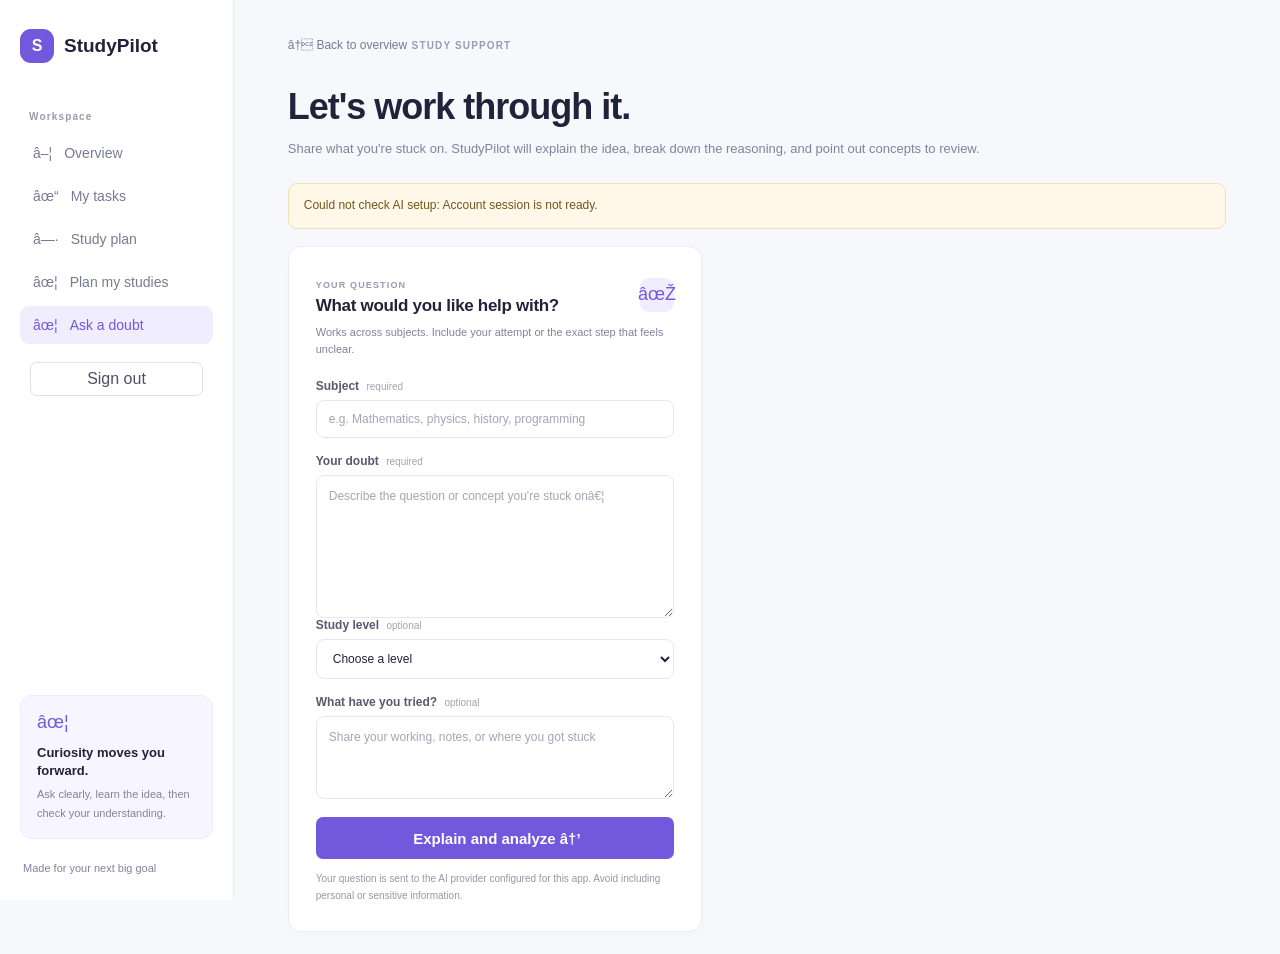
==== frontend/doubts.html @ 3acb63e2 "Prepare StudyPilot project for GitHub" ====
﻿<!doctype html>
<html lang="en">
  <head>
    <meta charset="utf-8">
    <meta name="viewport" content="width=device-width, initial-scale=1">
    <meta name="theme-color" content="#f7f8fc">
    <title>Doubt Solver | StudyPilot</title>
    <link rel="stylesheet" href="style.css">
    <link rel="stylesheet" href="doubts.css">
  </head>
  <body>
    <div class="app-shell">
      <aside class="sidebar">
        <a class="brand" href="/" aria-label="StudyPilot home"><span class="brand-mark">S</span> StudyPilot</a>
        <p class="nav-label">Workspace</p>
        <nav aria-label="Main navigation">
          <a class="nav-link" href="/#dashboard">â–¦ <span>Overview</span></a>
          <a class="nav-link" href="/#tasks">âœ“ <span>My tasks</span></a>
          <a class="nav-link" href="/#plan">â—· <span>Study plan</span></a>
          <a class="nav-link" href="planner.html">âœ¦ <span>Plan my studies</span></a>
          <a class="nav-link active" href="doubts.html" aria-current="page">âœ¦ <span>Ask a doubt</span></a>
        </nav>
        <div class="account-box"><span id="account-email"></span><button id="sign-out" type="button">Sign out</button><details class="account-privacy" hidden><summary>Privacy &amp; account</summary><p>Questions, goals, and schedule details you submit to AI features are sent to this app’s configured AI provider. Progress reviews send aggregated progress and subject totals. Check that provider’s privacy policy before sharing sensitive information.</p><button class="delete-account" id="delete-account" type="button">Delete account and data</button></details></div>
        <div class="sidebar-note">
          <span class="note-icon">âœ¦</span>
          <strong>Curiosity moves you forward.</strong>
          <p>Ask clearly, learn the idea, then check your understanding.</p>
        </div>
        <span class="sidebar-footer">Made for your next big goal</span>
      </aside>

      <main class="main-content doubt-main">
        <header class="doubt-header">
          <a class="back-link" href="/#dashboard">â† Back to overview</a>
          <span class="eyebrow">STUDY SUPPORT</span>
          <h1>Let's work through it.</h1>
          <p class="intro">Share what you're stuck on. StudyPilot will explain the idea, break down the reasoning, and point out concepts to review.</p>
        </header>

        <div id="provider-notice" class="provider-notice" role="status" hidden></div>
        <div id="doubt-error" class="notice" role="alert" hidden></div>

        <div class="doubt-layout">
          <section class="panel doubt-form-panel">
            <div class="panel-heading">
              <div><span class="eyebrow">YOUR QUESTION</span><h2>What would you like help with?</h2></div>
              <span class="soft-icon">âœŽ</span>
            </div>
            <p class="panel-subtitle">Works across subjects. Include your attempt or the exact step that feels unclear.</p>

            <form id="doubt-form">
              <label class="doubt-field">
                <span>Subject <em>required</em></span>
                <input name="subject" list="subject-options" maxlength="100" placeholder="e.g. Mathematics, physics, history, programming" required>
                <datalist id="subject-options">
                  <option value="Mathematics"></option><option value="Physics"></option><option value="Chemistry"></option>
                  <option value="Biology"></option><option value="Computer Science"></option><option value="Programming"></option>
                  <option value="Engineering Mathematics"></option><option value="Electrical Engineering"></option>
                  <option value="Mechanical Engineering"></option><option value="Civil Engineering"></option>
                  <option value="Electronics and Communication Engineering"></option><option value="Computer Engineering"></option>
                  <option value="Data Science"></option><option value="Artificial Intelligence"></option>
                  <option value="History"></option><option value="Geography"></option><option value="English"></option>
                  <option value="Economics"></option><option value="Business Studies"></option><option value="Other"></option>
                </datalist>
              </label>
              <label class="doubt-field">
                <span>Your doubt <em>required</em></span>
                <textarea name="question" rows="6" maxlength="5000" placeholder="Describe the question or concept you're stuck onâ€¦" required></textarea>
              </label>
              <div class="doubt-field-row">
                <label class="doubt-field">
                  <span>Study level <em>optional</em></span>
                  <select name="level">
                    <option value="">Choose a level</option>
                    <option>Middle school</option>
                    <option>High school</option>
                    <option>B.Tech</option>
                    <option>M.Tech</option>
                    <option>Other undergraduate</option>
                    <option>Other postgraduate</option>
                    <option>Self-study</option>
                  </select>
                </label>
              </div>
              <label class="doubt-field">
                <span>What have you tried? <em>optional</em></span>
                <textarea name="context" rows="3" maxlength="2000" placeholder="Share your working, notes, or where you got stuck"></textarea>
              </label>
              <button class="primary-button solve-button" type="submit">
                <span class="button-label">Explain and analyze</span><span aria-hidden="true">â†’</span>
              </button>
            </form>
            <p class="privacy-note">Your question is sent to the AI provider configured for this app. Avoid including personal or sensitive information.</p>
          </section>

          <section id="doubt-result" class="panel result-panel" aria-live="polite" hidden>
            <div class="result-heading">
              <div><span class="eyebrow">YOUR EXPLANATION</span><h2>Let's make it click.</h2></div>
              <span id="difficulty-badge" class="difficulty-badge"></span>
            </div>
            <section class="result-section">
              <h3>Short answer</h3>
              <p id="answer-text"></p>
            </section>
            <section class="result-section">
              <h3>Step by step</h3>
              <ol id="steps-list"></ol>
            </section>
            <section class="result-section">
              <h3>Concepts to know</h3>
              <ul id="concepts-list" class="concept-list"></ul>
            </section>
            <section class="analysis-box">
              <span class="eyebrow">DOUBT ANALYSIS</span>
              <p id="analysis-text"></p>
              <div id="misconception-wrap" hidden>
                <h3>Possible misconception</h3><p id="misconception-text"></p>
              </div>
            </section>
            <section id="followup-wrap" class="followup-box" hidden>
              <strong>Check your understanding</strong>
              <p id="followup-text"></p>
            </section>
            <p class="accuracy-note">Use this as a learning aid and verify important answers against your course materials.</p>
          </section>
        </div>
      </main>
    </div>
    <script src="auth-client.js"></script>
    <script src="doubts.js"></script>
  </body>
</html>
---- frontend/style.css ----
:root {
  color-scheme: light;
  --ink: #20233a;
  --muted: #80849b;
  --purple: #7158dc;
  --purple-light: #f0edff;
  --line: #ececf3;
  --surface: #fff;
  --page: #f7f8fc;
  font-family: "Segoe UI", sans-serif;
  color: var(--ink);
  background: var(--page);
}

* { box-sizing: border-box; }
body { margin: 0; min-width: 320px; }
button, input, textarea, select { font: inherit; }
button, a, select { -webkit-tap-highlight-color: transparent; }
.app-shell { min-height: 100vh; }
.sidebar {
  background: #fff; border-right: 1px solid var(--line); bottom: 0; display: flex;
  flex-direction: column; left: 0; padding: 29px 20px 22px; position: fixed; top: 0; width: 234px;
}
.brand { align-items: center; color: var(--ink); display: flex; font: 800 19px "Segoe UI", sans-serif; gap: 10px; text-decoration: none; }
.brand-mark { align-items: center; background: var(--purple); border-radius: 11px; color: #fff; display: inline-flex; font-size: 16px; height: 34px; justify-content: center; width: 34px; }
.nav-label, .eyebrow { color: #9a9caf; font-size: 10px; font-weight: 700; letter-spacing: 1.15px; }
.nav-label { margin: 48px 0 12px 9px; }
.sidebar nav { display: grid; gap: 5px; }
.nav-link { align-items: center; border-radius: 9px; color: #777b91; display: flex; font-size: 14px; gap: 12px; padding: 11px 13px; text-decoration: none; }
.nav-link.active, .nav-link:hover { background: var(--purple-light); color: var(--purple); }
.nav-link:first-letter { font-size: 17px; }
.sidebar-note { background: #f7f5ff; border: 1px solid #eeeaff; border-radius: 12px; margin-top: auto; padding: 16px; }
.note-icon { color: var(--purple); display: block; font-size: 18px; margin-bottom: 10px; }
.sidebar-note strong { font: 700 13px "Segoe UI", sans-serif; }
.sidebar-note p, .sidebar-footer { color: var(--muted); font-size: 11px; line-height: 1.7; }
.sidebar-note p { margin: 6px 0 0; }
.sidebar-footer { margin: 20px 0 0 3px; }
.main-content { margin-left: 234px; max-width: 1600px; padding: 35px clamp(24px, 4.2vw, 66px) 22px; }
.topbar { align-items: center; display: flex; justify-content: space-between; }
.topbar h1 { font: 700 clamp(24px, 3vw, 31px) "Segoe UI", sans-serif; letter-spacing: -.8px; margin: 6px 0 0; }
.today-chip { align-items: center; background: #fff; border: 1px solid var(--line); border-radius: 20px; color: #666a80; display: flex; font-size: 12px; gap: 8px; padding: 9px 13px; }
.status-dot { background: #52b98a; border-radius: 50%; height: 7px; width: 7px; }
.intro { color: var(--muted); font-size: 13px; margin: 11px 0 24px; }
.notice { background: #fff1f0; border: 1px solid #ffd6d2; border-radius: 9px; color: #a13b36; font-size: 13px; margin: -8px 0 18px; padding: 11px 14px; }
.stats-grid { display: grid; gap: 14px; grid-template-columns: repeat(4, minmax(0, 1fr)); }
.stat-card, .panel { background: var(--surface); border: 1px solid var(--line); border-radius: 13px; box-shadow: 0 3px 12px #28244805; }
.stat-card { min-height: 120px; padding: 17px 19px; }
.stat-label, .stat-caption { color: var(--muted); display: block; font-size: 11px; }
.stat-card strong { display: block; font: 700 27px "Segoe UI", sans-serif; margin: 8px 0 3px; }
.stat-card strong small { color: #878ba0; font: 500 13px "Segoe UI", sans-serif; }
.focus-goal-panel { align-items: center; display: grid; gap: 28px; grid-template-columns: minmax(0, 1.2fr) minmax(260px, .8fr); margin-top: 16px; padding: 18px 20px; }
.goal-picker { align-items: center; color: var(--muted); display: flex; font-size: 10px; gap: 8px; }
.goal-picker select { background: #fafaff; border: 1px solid var(--line); border-radius: 7px; color: #5f6277; cursor: pointer; min-height: 36px; padding: 0 9px; }
.focus-goal-reading { align-items: baseline; display: flex; flex-wrap: wrap; gap: 10px; margin: 12px 0 8px; }
.focus-goal-reading strong { color: #39354f; font-size: 20px; font-variant-numeric: tabular-nums; }
.focus-goal-reading span { color: var(--muted); font-size: 11px; }
#focus-goal-progress { accent-color: var(--purple); border: 0; border-radius: 99px; display: block; height: 9px; overflow: hidden; width: 100%; }
#focus-goal-progress::-webkit-progress-bar { background: #efedf6; border-radius: 99px; }
#focus-goal-progress::-webkit-progress-value { background: linear-gradient(90deg, #8a75e8, #5fbd9a); border-radius: 99px; transition: width .3s ease; }
#focus-goal-progress::-moz-progress-bar { background: linear-gradient(90deg, #8a75e8, #5fbd9a); border-radius: 99px; }
.focus-week-wrap { min-width: 0; }
.focus-week-title { color: #85889c; display: block; font-size: 10px; font-weight: 650; margin-bottom: 5px; }
.focus-week-chart { align-items: end; display: grid; gap: 8px; grid-template-columns: repeat(7, minmax(0, 1fr)); height: 84px; }
.focus-week-day { align-items: center; display: flex; flex-direction: column; height: 100%; justify-content: end; min-width: 0; }
.focus-week-minutes { color: #9699aa; font-size: 9px; font-variant-numeric: tabular-nums; }
.focus-week-track { align-items: end; background: #f2f0f8; border-radius: 5px 5px 2px 2px; display: flex; height: 49px; justify-content: center; margin: 3px 0; overflow: hidden; width: min(100%, 24px); }
.focus-week-track > span { background: #b5a8f0; border-radius: 5px 5px 2px 2px; display: block; min-height: 2px; transition: height .3s ease; width: 100%; }
.focus-week-day.is-today .focus-week-track > span { background: linear-gradient(#8c78e5, #5fbd9a); }
.focus-week-label { color: #9295a7; font-size: 9px; }
.focus-week-day.is-today .focus-week-label { color: var(--purple); font-weight: 700; }
.calendar-panel { margin-top: 17px; overflow: hidden; }
.calendar-controls { align-items: center; display: flex; gap: 7px; }
.calendar-controls button { background: #fff; border: 1px solid var(--line); border-radius: 7px; color: #686b80; cursor: pointer; min-height: 32px; padding: 0 9px; }
.calendar-controls #calendar-period { color: #55586d; font-size: 12px; font-weight: 650; min-width: 142px; text-align: center; }
.calendar-weekdays, .calendar-grid { display: grid; grid-template-columns: repeat(7, minmax(0, 1fr)); }
.calendar-weekdays { border-bottom: 1px solid var(--line); color: #989bad; font-size: 10px; margin-top: 17px; padding-bottom: 8px; text-align: center; }
.calendar-day { border-bottom: 1px solid #efeff5; border-right: 1px solid #efeff5; min-height: 108px; min-width: 0; padding: 7px; }
.calendar-day:nth-child(7n) { border-right: 0; }
.calendar-day time { align-items: center; color: #62657b; display: inline-flex; font-size: 10px; height: 23px; justify-content: center; width: 23px; }
.calendar-day.is-today time { background: var(--purple); border-radius: 50%; color: #fff; }
.calendar-day.outside-month time { color: #b7b8c3; }
.calendar-events { display: grid; gap: 3px; margin-top: 4px; max-height: 80px; overflow: auto; }
.calendar-event { border-radius: 4px; font-size: 9px; line-height: 1.35; overflow: hidden; padding: 3px 4px; text-overflow: ellipsis; white-space: nowrap; }
.calendar-task { background: #f2efff; color: #5f4bb5; }
.calendar-task.is-complete { opacity: .57; text-decoration: line-through; }
.calendar-session { background: #eaf7f1; color: #348064; }
.calendar-legend { align-items: center; color: #9295a7; display: flex; font-size: 10px; gap: 6px; margin: 10px 0 0; }
.calendar-task-dot, .calendar-session-dot { border-radius: 50%; display: inline-block; height: 7px; margin-left: 7px; width: 7px; }
.calendar-task-dot { background: #856fe1; }
.calendar-session-dot { background: #58a78a; }
.calendar-grid.month-view .calendar-day { min-height: 82px; }
.calendar-grid.month-view .calendar-events { max-height: 52px; }
.content-grid { align-items: start; display: grid; gap: 17px; grid-template-columns: minmax(0, 1.45fr) minmax(275px, .88fr); margin-top: 18px; }
.panel { padding: 19px; }
.panel-heading { align-items: center; display: flex; justify-content: space-between; }
.panel-heading h2, .assistant-title h2 { font: 700 17px "Segoe UI", sans-serif; letter-spacing: -.3px; margin: 4px 0 0; }
.panel-heading .eyebrow, .assistant-title .eyebrow { font-size: 9px; }
.filter-label select { appearance: none; background: #fafaff; border: 1px solid var(--line); border-radius: 7px; color: #6d7084; cursor: pointer; font-size: 11px; padding: 8px 24px 8px 10px; }
.task-form { background: #fafaff; border: 1px solid #efedf8; border-radius: 10px; margin-top: 16px; padding: 12px; }
.form-row { display: flex; gap: 8px; }
.form-row > input, .assistant-form input { background: #fff; border: 1px solid #e9e8f0; border-radius: 7px; color: var(--ink); min-width: 0; outline: none; padding: 10px 11px; width: 100%; }
input:focus, textarea:focus, select:focus { border-color: #aa9aec !important; box-shadow: 0 0 0 3px #7158dc18; }
.form-row > input { font-size: 12px; }
.form-row > input::placeholder, textarea::placeholder, .assistant-form input::placeholder { color: #a3a6b5; }
.primary-button { background: var(--purple); border: 0; border-radius: 7px; color: white; cursor: pointer; flex: 0 0 auto; font-size: 11px; font-weight: 600; padding: 0 13px; }
.primary-button:hover { background: #6047ca; }
.primary-button span { font-size: 15px; margin-left: 4px; }
.export-actions { display: flex; flex-wrap: wrap; gap: 8px; margin-top: 14px; }
.export-link { align-items: center; background: var(--purple); border: 1px solid var(--purple); border-radius: 7px; color: #fff; display: inline-flex; font-size: 11px; font-weight: 600; min-height: 34px; padding: 0 12px; text-decoration: none; }
.export-link:hover { background: #6047ca; }
.export-link-secondary { background: #fff; color: var(--purple); }
.export-link-secondary:hover { background: #f5f2ff; }
#backup-file { align-self: center; flex: 1; min-width: 220px; }
.export-actions button:disabled { cursor: wait; opacity: .65; }
.account-box { display: grid; gap: 6px; margin: 12px 10px; }
.account-box span { color: #77798b; font-size: 12px; overflow-wrap: anywhere; }
.account-box button { background: transparent; border: 1px solid #dfe0e9; border-radius: 7px; color: #4e5064; cursor: pointer; min-height: 34px; }
.account-privacy { color: #77798b; font-size: 11px; line-height: 1.55; }
.account-privacy summary { cursor: pointer; font-weight: 650; padding: 5px 0; }
.account-privacy p { margin: 4px 0 8px; }
.account-box button.delete-account { border-color: #ebc6c5; color: #a33d3a; font-size: 11px; min-height: 30px; padding: 4px 7px; }
.form-details { display: grid; gap: 8px; grid-template-columns: 1fr 1.1fr .7fr; margin-top: 9px; }
.form-details label, .form-recurrence label, .description-label { color: #85889c; display: grid; font-size: 10px; gap: 5px; }
.form-details input, .form-recurrence select, .form-recurrence input, .description-label textarea { background: #fff; border: 1px solid #e9e8f0; border-radius: 6px; color: var(--ink); font-size: 11px; min-width: 0; outline: none; padding: 8px; width: 100%; }
.form-recurrence { display: grid; gap: 8px; grid-template-columns: 1fr 1fr; margin-top: 9px; }
.description-label { margin-top: 9px; }
.description-label em { color: #aaacb9; font-style: normal; }
.description-label textarea { resize: vertical; }
.task-list { list-style: none; margin: 14px 0 0; padding: 0; }
.pagination { align-items: center; border-top: 1px solid #f0f0f5; display: flex; justify-content: space-between; margin-top: 8px; padding-top: 12px; }
.page-summary { color: #9699aa; font-size: 10px; }
.page-buttons { display: flex; gap: 6px; }
.page-buttons button { background: #fff; border: 1px solid var(--line); border-radius: 6px; color: #686b80; cursor: pointer; font-size: 10px; padding: 7px 9px; }
.page-buttons button:disabled { color: #b7b8c3; cursor: default; opacity: .65; }
.task-item { align-items: flex-start; border-bottom: 1px solid #f0f0f5; display: flex; gap: 11px; padding: 13px 2px; }
.task-item:last-child { border-bottom: 0; }
.task-check { accent-color: var(--purple); cursor: pointer; flex: 0 0 auto; height: 16px; margin: 2px 0 0; width: 16px; }
.task-content { flex: 1; min-width: 0; }
.task-title { color: #34374c; font-size: 12px; font-weight: 600; overflow-wrap: anywhere; }
.task-item.is-complete .task-title { color: #a2a4b1; text-decoration: line-through; }
.task-meta { color: #9699aa; display: flex; flex-wrap: wrap; font-size: 10px; gap: 8px; margin-top: 5px; }
.task-description { color: #7d8093; font-size: 11px; margin: 6px 0 0; overflow-wrap: anywhere; white-space: pre-wrap; }
.delete-button { background: transparent; border: 0; border-radius: 5px; color: #a7a9b6; cursor: pointer; font-size: 16px; padding: 0 5px; }
.delete-button:hover { background: #fff1f0; color: #bd4b45; }
.right-column { display: grid; gap: 15px; }
.soft-icon { align-items: center; background: var(--purple-light); border-radius: 9px; color: var(--purple); display: flex; font-size: 18px; height: 34px; justify-content: center; width: 34px; }
.panel-subtitle { color: var(--muted); font-size: 11px; line-height: 1.6; margin: 8px 0 0; }
.plan-list, .deadline-list { margin-top: 12px; }
.plan-day { border-left: 2px solid #e7e2ff; margin-left: 4px; padding: 0 0 13px 12px; }
.plan-day:last-child { padding-bottom: 0; }
.plan-date { color: #514887; font-size: 10px; font-weight: 700; margin-bottom: 7px; }
.plan-task { align-items: flex-start; color: #676a7f; display: flex; font-size: 10px; justify-content: space-between; gap: 8px; padding: 4px 0; }
.plan-task span:first-child { overflow-wrap: anywhere; }
.plan-task span:last-child { color: #989bad; flex: 0 0 auto; }
.plan-overflow { color: #9a9caf; font-size: 9px; margin-top: 5px; }
.plan-total { background: #faf9ff; border-radius: 7px; color: #757088; font-size: 10px; margin-top: 12px; padding: 8px 10px; }
.deadline-item { align-items: flex-start; border-bottom: 1px solid #f0f0f5; display: flex; gap: 9px; padding: 9px 0; }
.deadline-item:last-child { border-bottom: 0; }
.deadline-marker { background: #e8b65a; border-radius: 2px; flex: 0 0 auto; height: 27px; width: 3px; }
.deadline-marker.overdue { background: #df716a; }
.deadline-copy { flex: 1; min-width: 0; }
.deadline-copy strong { color: #515469; display: block; font-size: 10px; overflow-wrap: anywhere; }
.deadline-copy span { color: #999bac; display: block; font-size: 9px; margin-top: 4px; }
.assistant-panel { background: linear-gradient(135deg, #fff 20%, #faf8ff); }
.assistant-title { align-items: center; display: flex; gap: 10px; }
.assistant-icon { align-items: center; background: var(--purple); border-radius: 9px; color: white; display: flex; height: 34px; justify-content: center; width: 34px; }
.assistant-form { display: flex; gap: 7px; margin-top: 12px; }
.assistant-form input { font-size: 10px; padding: 10px; }
.assistant-form button { background: var(--purple); border: 0; border-radius: 7px; color: white; cursor: pointer; flex: 0 0 36px; font-size: 19px; }
.assistant-form button:disabled { cursor: wait; opacity: .6; }
.assistant-reply { color: #65687c; font-size: 11px; line-height: 1.7; margin: 9px 0 0; white-space: pre-wrap; }
.insight-button { margin-top: 13px; min-height: 36px; }
.insight-button:disabled { cursor: wait; opacity: .65; }
.insight-status { color: #777b91; font-size: 11px; line-height: 1.6; margin-top: 9px; }
.progress-insight-result { border-top: 1px solid var(--line); margin-top: 13px; padding-top: 13px; }
.progress-insight-result > p, .progress-insight-result section li, .progress-insight-result section article p { color: #696c80; font-size: 11px; line-height: 1.65; }
.progress-insight-result > p:first-child { margin-top: 0; }
.progress-insight-result section { margin-top: 12px; }
.progress-insight-result h3 { color: #45485d; font: 700 11px "Segoe UI", sans-serif; margin: 0 0 6px; }
.progress-insight-result ul { margin: 0; padding-left: 18px; }
.progress-insight-result li + li { margin-top: 4px; }
.progress-insight-result section article { background: #faf9ff; border-radius: 7px; margin-top: 7px; padding: 9px; }
.progress-insight-result section article h4 { color: #514887; font: 700 11px "Segoe UI", sans-serif; margin: 0 0 4px; }
.progress-insight-result section article p { margin: 3px 0 0; }
.progress-insight-result .insight-next-step { margin: 12px 0 0; }
.insight-plan-link { color: var(--purple); display: inline-block; font-size: 11px; font-weight: 600; margin-top: 8px; text-decoration: none; }
.insight-plan-link:hover { text-decoration: underline; }
.insight-evidence, .insight-privacy { color: #9598a8 !important; font-size: 9px !important; line-height: 1.6; margin: 9px 0 0; }
.focus-form { display: grid; gap: 10px; margin-top: 12px; }
.focus-form label { color: #777b91; display: grid; font-size: 10px; gap: 5px; }
.focus-form label em { color: #a1a3b1; font-style: normal; }
.focus-form input, .focus-form select { background: #fff; border: 1px solid #e9e8f0; border-radius: 7px; color: var(--ink); font-size: 11px; min-width: 0; outline: none; padding: 9px; width: 100%; }
.focus-clock { color: var(--ink); font: 700 42px "Segoe UI", sans-serif; letter-spacing: 1px; padding: 8px 0 2px; text-align: center; font-variant-numeric: tabular-nums; }
.focus-actions { display: flex; flex-wrap: wrap; gap: 7px; }
.focus-actions button { background: #fff; border: 1px solid var(--line); border-radius: 7px; color: #666a80; cursor: pointer; font-size: 10px; padding: 9px 11px; }
.focus-actions .primary-button { background: var(--purple); border-color: var(--purple); color: #fff; }
.focus-actions button:disabled { cursor: default; opacity: .55; }
.focus-history { border-top: 1px solid var(--line); margin-top: 13px; padding-top: 12px; }
.focus-history h3 { color: #45485d; font: 700 11px "Segoe UI", sans-serif; margin: 0 0 6px; }
.focus-history-summary { color: #9699aa; font-size: 9px; margin: 0 0 5px; }
.focus-history ul { list-style: none; margin: 0; padding: 0; }
.focus-history-item { align-items: flex-start; border-bottom: 1px solid #f0f0f5; color: #696c80; display: flex; font-size: 10px; gap: 8px; justify-content: space-between; padding: 8px 0; }
.focus-history-item span { overflow-wrap: anywhere; }
.focus-history-item time { color: #999bac; flex: 0 0 auto; font-size: 9px; }
.empty-state { color: #a0a2b1; font-size: 11px; line-height: 1.7; padding: 8px 0; }
footer { color: #a1a3b1; font-size: 10px; padding: 22px 2px 3px; }
footer span { color: #c6c4d1; padding: 0 4px; }
.sr-only { clip: rect(0, 0, 0, 0); clip-path: inset(50%); height: 1px; overflow: hidden; position: absolute; white-space: nowrap; width: 1px; }

@media (max-width: 1050px) {
  .sidebar { width: 200px; }
  .main-content { margin-left: 200px; padding-inline: 25px; }
  .content-grid { grid-template-columns: minmax(0, 1.2fr) minmax(250px, .9fr); }
  .stats-grid { gap: 9px; }
  .stat-card { padding: 15px; }
}
@media (max-width: 760px) {
  .sidebar { border-bottom: 1px solid var(--line); border-right: 0; bottom: auto; height: auto; padding: 12px 16px 10px; right: 0; width: 100%; z-index: 2; }
  .brand { font-size: 16px; }
  .brand-mark { height: 30px; width: 30px; }
  .nav-label, .sidebar-note, .sidebar-footer { display: none; }
  .sidebar nav { display: flex; gap: 5px; margin-top: 9px; overflow-x: auto; overscroll-behavior-x: contain; scrollbar-width: none; }
  .sidebar nav::-webkit-scrollbar { display: none; }
  .nav-link { flex: 0 0 auto; font-size: 11px; gap: 7px; min-height: 40px; padding: 8px 10px; white-space: nowrap; }
  .main-content { margin: 0; padding: 106px 16px 20px; }
  .topbar h1 { font-size: 25px; }
  .intro { font-size: 12px; line-height: 1.6; }
  .stats-grid { grid-template-columns: repeat(2, minmax(0, 1fr)); }
  .stat-card { min-height: 105px; }
  .focus-goal-panel { align-items: stretch; grid-template-columns: minmax(0, 1fr); gap: 17px; padding: 16px; }
  .focus-week-chart { height: 78px; }
  .content-grid { grid-template-columns: minmax(0, 1fr); }
  .right-column { grid-template-columns: repeat(2, minmax(0, 1fr)); }
  .assistant-panel { grid-column: 1 / -1; }
  .calendar-panel { overflow-x: auto; }
  .calendar-weekdays, .calendar-grid { min-width: 620px; }
  .calendar-controls #calendar-period { min-width: 110px; }
  .calendar-panel > .panel-heading { align-items: flex-start; flex-direction: column; gap: 11px; }
  .calendar-controls { max-width: 100%; width: 100%; }
  .calendar-controls #calendar-period { flex: 1; }
  .calendar-controls button { min-height: 38px; }
  .calendar-day { min-height: 88px; }
}
@media (max-width: 490px) {
  .today-chip { font-size: 10px; padding: 8px 9px; }
  .right-column { grid-template-columns: minmax(0, 1fr); }
  .assistant-panel { grid-column: auto; }
  .form-details { grid-template-columns: 1fr 1fr; }
  .form-details label:last-child { grid-column: 1 / -1; }
  .form-recurrence { grid-template-columns: 1fr 1fr; }
  .panel { padding: 15px; }
  .stat-card strong { font-size: 24px; }
}
---- frontend/doubts.css ----
.doubt-main { max-width: 1280px; }
.doubt-header { margin-bottom: 23px; max-width: 700px; }
.back-link { color: #777b91; display: inline-block; font-size: 12px; margin-bottom: 27px; text-decoration: none; }
.back-link:hover { color: var(--purple); }
.doubt-header h1 { font: 700 clamp(27px, 3.2vw, 36px) "Segoe UI", sans-serif; letter-spacing: -1px; margin: 7px 0 0; }
.doubt-header .intro { line-height: 1.7; margin: 10px 0 0; }
.provider-notice { background: #fff8e8; border: 1px solid #f2e1b8; border-radius: 9px; color: #74561c; font-size: 12px; line-height: 1.65; margin-bottom: 17px; padding: 12px 15px; }
.doubt-layout { align-items: start; display: grid; gap: 18px; grid-template-columns: minmax(300px, .9fr) minmax(0, 1.1fr); }
.doubt-form-panel, .result-panel { padding: clamp(18px, 2.5vw, 27px); }
.doubt-form-panel > .panel-subtitle { margin-bottom: 20px; }
.doubt-field { color: #575a70; display: grid; font-size: 12px; font-weight: 600; gap: 7px; margin-top: 16px; }
.doubt-field:first-child { margin-top: 0; }
.doubt-field em { color: #a1a3b1; font-size: 10px; font-style: normal; font-weight: 400; margin-left: 4px; }
.doubt-field input, .doubt-field textarea, .doubt-field select { background: #fff; border: 1px solid #e8e7ef; border-radius: 8px; color: var(--ink); font-size: 12px; font-weight: 400; min-width: 0; outline: none; padding: 11px 12px; width: 100%; }
.doubt-field textarea { line-height: 1.65; resize: vertical; }
.doubt-field input::placeholder, .doubt-field textarea::placeholder { color: #a3a6b5; }
.doubt-field-row { display: grid; grid-template-columns: minmax(0, 1fr); }
.solve-button { align-items: center; display: flex; font-size: 12px; justify-content: center; margin-top: 18px; min-height: 42px; width: 100%; }
.solve-button:disabled { cursor: wait; opacity: .65; }
.privacy-note, .accuracy-note { color: #9598a8; font-size: 10px; line-height: 1.65; margin: 12px 0 0; }
.result-panel[hidden] { display: none; }
.result-heading { align-items: center; border-bottom: 1px solid var(--line); display: flex; justify-content: space-between; padding-bottom: 16px; }
.result-heading h2 { font: 700 21px "Segoe UI", sans-serif; letter-spacing: -.4px; margin: 5px 0 0; }
.difficulty-badge { background: #f0edff; border-radius: 16px; color: #6651c1; font-size: 10px; font-weight: 600; padding: 7px 10px; text-transform: capitalize; }
.difficulty-badge.beginner { background: #e8f6ee; color: #318159; }
.difficulty-badge.advanced { background: #fff0e8; color: #a9592c; }
.result-section { border-bottom: 1px solid #f0f0f5; padding: 15px 0; }
.result-section h3, .analysis-box h3 { color: #45485d; font: 700 12px "Segoe UI", sans-serif; margin: 0 0 7px; }
.result-section p, .analysis-box p, .followup-box p { color: #696c80; font-size: 12px; line-height: 1.75; margin: 0; white-space: pre-wrap; }
.result-section ol, .result-section ul { color: #696c80; font-size: 12px; line-height: 1.75; margin: 0; padding-left: 20px; }
.result-section li + li { margin-top: 5px; }
.concept-list { display: flex; flex-wrap: wrap; gap: 7px; list-style: none; padding: 0 !important; }
.concept-list li { background: #f5f4fb; border-radius: 15px; color: #68627c; font-size: 10px; padding: 5px 9px; }
.analysis-box { background: #faf9ff; border: 1px solid #efedf8; border-radius: 9px; margin-top: 15px; padding: 13px; }
.analysis-box > .eyebrow { display: block; margin-bottom: 7px; }
.analysis-box h3 { margin-top: 13px; }
.followup-box { border-left: 3px solid #8e7be3; margin-top: 14px; padding: 2px 0 2px 12px; }
.followup-box strong { color: #514887; font-size: 11px; }
.followup-box p { margin-top: 5px; }
.accuracy-note { margin-top: 14px; }
@media (max-width: 920px) {
  .doubt-layout { grid-template-columns: minmax(0, 1fr); }
}
@media (max-width: 760px) {
  .doubt-main { padding-top: 108px; }
  .back-link { margin-bottom: 21px; }
}
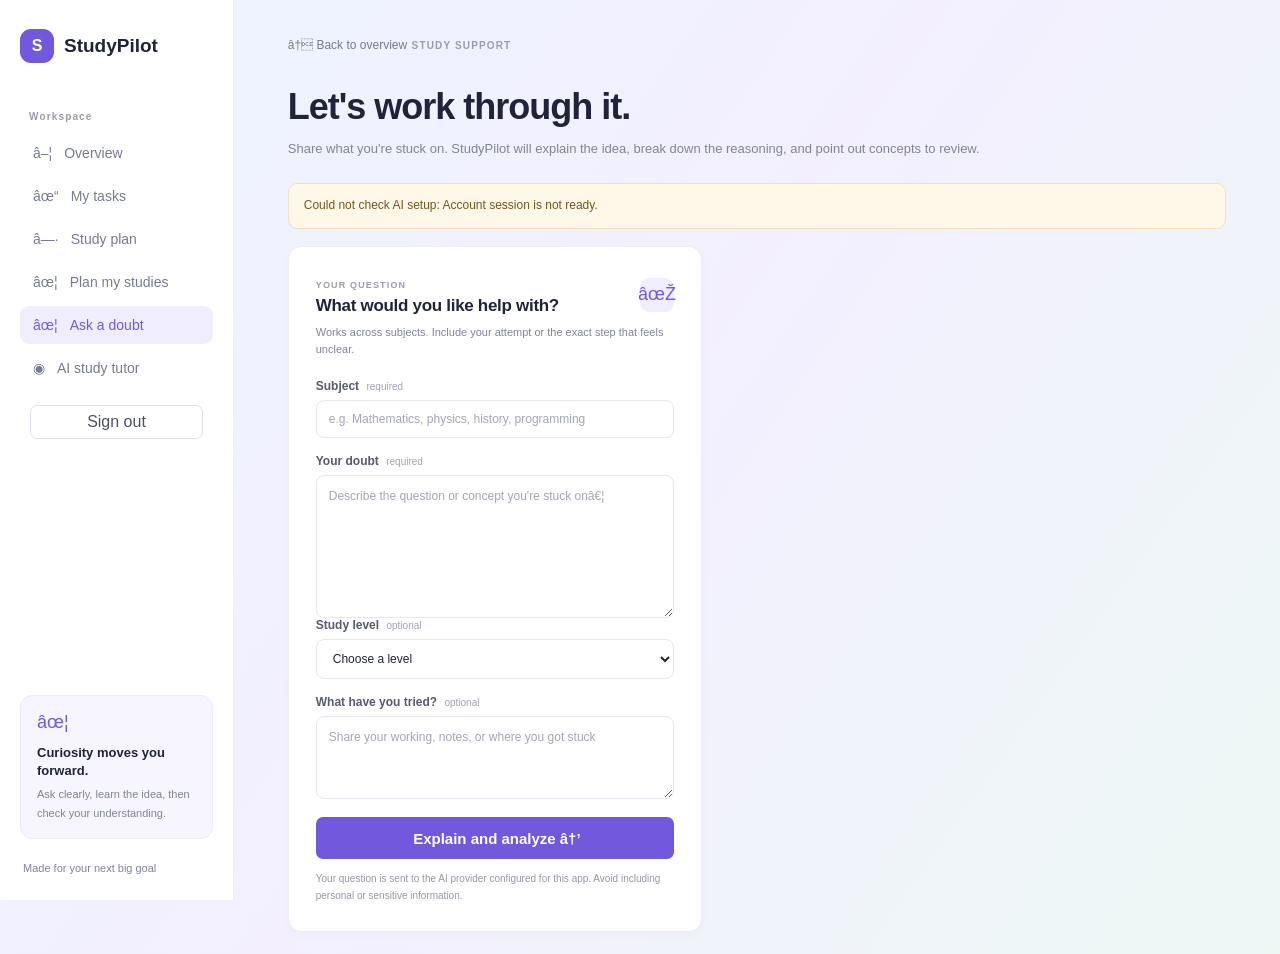
==== commit ed1443bd: "Add multimode AI tutor and student accounts" ====
--- a/frontend/doubts.html
+++ b/frontend/doubts.html
@@ -3,7 +3,7 @@
   <head>
     <meta charset="utf-8">
     <meta name="viewport" content="width=device-width, initial-scale=1">
-    <meta name="theme-color" content="#f7f8fc">
+    <meta name="theme-color" content="#f1effb">
     <title>Doubt Solver | StudyPilot</title>
     <link rel="stylesheet" href="style.css">
     <link rel="stylesheet" href="doubts.css">
@@ -19,6 +19,7 @@
           <a class="nav-link" href="/#plan">â—· <span>Study plan</span></a>
           <a class="nav-link" href="planner.html">âœ¦ <span>Plan my studies</span></a>
           <a class="nav-link active" href="doubts.html" aria-current="page">âœ¦ <span>Ask a doubt</span></a>
+          <a class="nav-link" href="tutor.html">◉ <span>AI study tutor</span></a>
         </nav>
         <div class="account-box"><span id="account-email"></span><button id="sign-out" type="button">Sign out</button><details class="account-privacy" hidden><summary>Privacy &amp; account</summary><p>Questions, goals, and schedule details you submit to AI features are sent to this app’s configured AI provider. Progress reviews send aggregated progress and subject totals. Check that provider’s privacy policy before sharing sensitive information.</p><button class="delete-account" id="delete-account" type="button">Delete account and data</button></details></div>
         <div class="sidebar-note">
--- a/frontend/style.css
+++ b/frontend/style.css
@@ -6,10 +6,10 @@
   --purple-light: #f0edff;
   --line: #ececf3;
   --surface: #fff;
-  --page: #f7f8fc;
+  --page: #f1effb;
   font-family: "Segoe UI", sans-serif;
   color: var(--ink);
-  background: var(--page);
+  background: linear-gradient(125deg, #edf4ff 0%, #f3efff 48%, #edf8f5 100%);
 }
 
 * { box-sizing: border-box; }
@@ -126,6 +126,10 @@
 .description-label { margin-top: 9px; }
 .description-label em { color: #aaacb9; font-style: normal; }
 .description-label textarea { resize: vertical; }
+.task-list-filters { display: grid; gap: 9px; grid-template-columns: 1.4fr 1fr; margin-top: 13px; }
+.task-list-filters label { color: #85889c; display: grid; font-size: 10px; gap: 5px; }
+.task-list-filters input { background: #fff; border: 1px solid #e9e8f0; border-radius: 7px; color: var(--ink); font-size: 11px; min-width: 0; outline: none; padding: 9px 10px; width: 100%; }
+.task-list-filters input::placeholder { color: #a3a6b5; }
 .task-list { list-style: none; margin: 14px 0 0; padding: 0; }
 .pagination { align-items: center; border-top: 1px solid #f0f0f5; display: flex; justify-content: space-between; margin-top: 8px; padding-top: 12px; }
 .page-summary { color: #9699aa; font-size: 10px; }
@@ -248,6 +252,7 @@
   .form-details { grid-template-columns: 1fr 1fr; }
   .form-details label:last-child { grid-column: 1 / -1; }
   .form-recurrence { grid-template-columns: 1fr 1fr; }
+  .task-list-filters { grid-template-columns: minmax(0, 1fr); }
   .panel { padding: 15px; }
   .stat-card strong { font-size: 24px; }
 }
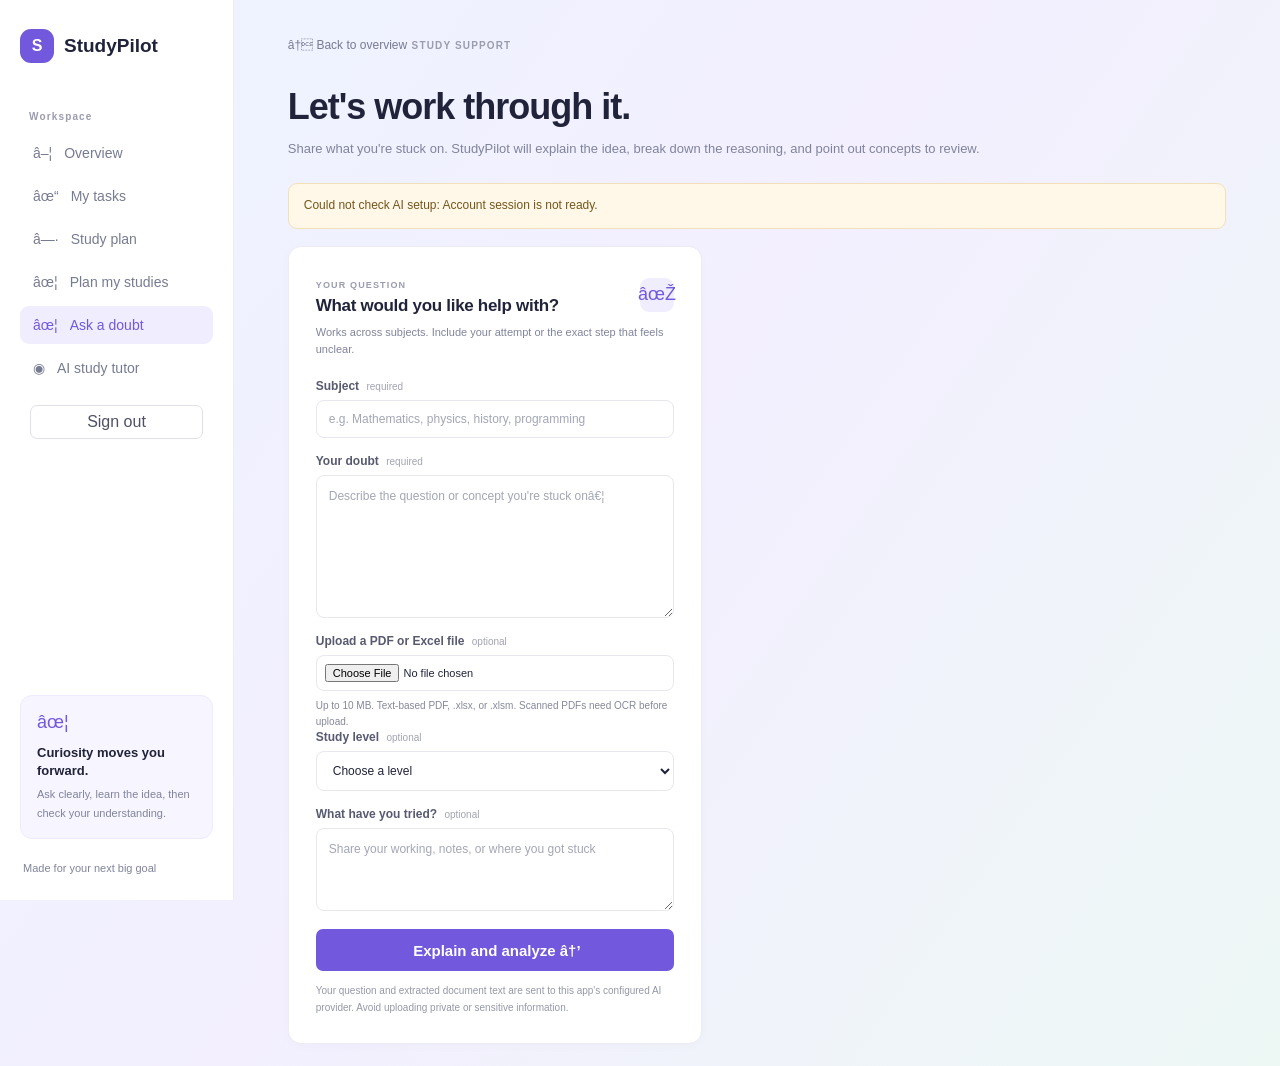
==== commit 299ef080: "Add PDF and Excel doubt analysis" ====
--- a/frontend/doubts.html
+++ b/frontend/doubts.html
@@ -65,8 +65,13 @@
                 </datalist>
               </label>
               <label class="doubt-field">
-                <span>Your doubt <em>required</em></span>
+                <span id="question-label">Your doubt <em>required</em></span>
                 <textarea name="question" rows="6" maxlength="5000" placeholder="Describe the question or concept you're stuck onâ€¦" required></textarea>
+              </label>
+              <label class="doubt-field">
+                <span>Upload a PDF or Excel file <em>optional</em></span>
+                <input id="document-file" name="document" type="file" accept=".pdf,.xlsx,.xlsm,application/pdf,application/vnd.openxmlformats-officedocument.spreadsheetml.sheet,application/vnd.ms-excel.sheet.macroEnabled.12">
+                <small class="document-help">Up to 10 MB. Text-based PDF, .xlsx, or .xlsm. Scanned PDFs need OCR before upload.</small>
               </label>
               <div class="doubt-field-row">
                 <label class="doubt-field">
@@ -91,7 +96,7 @@
                 <span class="button-label">Explain and analyze</span><span aria-hidden="true">â†’</span>
               </button>
             </form>
-            <p class="privacy-note">Your question is sent to the AI provider configured for this app. Avoid including personal or sensitive information.</p>
+            <p class="privacy-note">Your question and extracted document text are sent to this app's configured AI provider. Avoid uploading private or sensitive information.</p>
           </section>
 
           <section id="doubt-result" class="panel result-panel" aria-live="polite" hidden>
@@ -99,6 +104,10 @@
               <div><span class="eyebrow">YOUR EXPLANATION</span><h2>Let's make it click.</h2></div>
               <span id="difficulty-badge" class="difficulty-badge"></span>
             </div>
+            <section id="document-source" class="result-section" hidden>
+              <h3>Analyzed document</h3>
+              <p id="document-source-text"></p>
+            </section>
             <section class="result-section">
               <h3>Short answer</h3>
               <p id="answer-text"></p>
--- a/frontend/doubts.css
+++ b/frontend/doubts.css
@@ -14,6 +14,8 @@
 .doubt-field input, .doubt-field textarea, .doubt-field select { background: #fff; border: 1px solid #e8e7ef; border-radius: 8px; color: var(--ink); font-size: 12px; font-weight: 400; min-width: 0; outline: none; padding: 11px 12px; width: 100%; }
 .doubt-field textarea { line-height: 1.65; resize: vertical; }
 .doubt-field input::placeholder, .doubt-field textarea::placeholder { color: #a3a6b5; }
+.doubt-field input[type="file"] { font-size: 11px; padding: 8px; }
+.document-help { color: #85889b; font-size: 10px; font-weight: 400; line-height: 1.6; }
 .doubt-field-row { display: grid; grid-template-columns: minmax(0, 1fr); }
 .solve-button { align-items: center; display: flex; font-size: 12px; justify-content: center; margin-top: 18px; min-height: 42px; width: 100%; }
 .solve-button:disabled { cursor: wait; opacity: .65; }
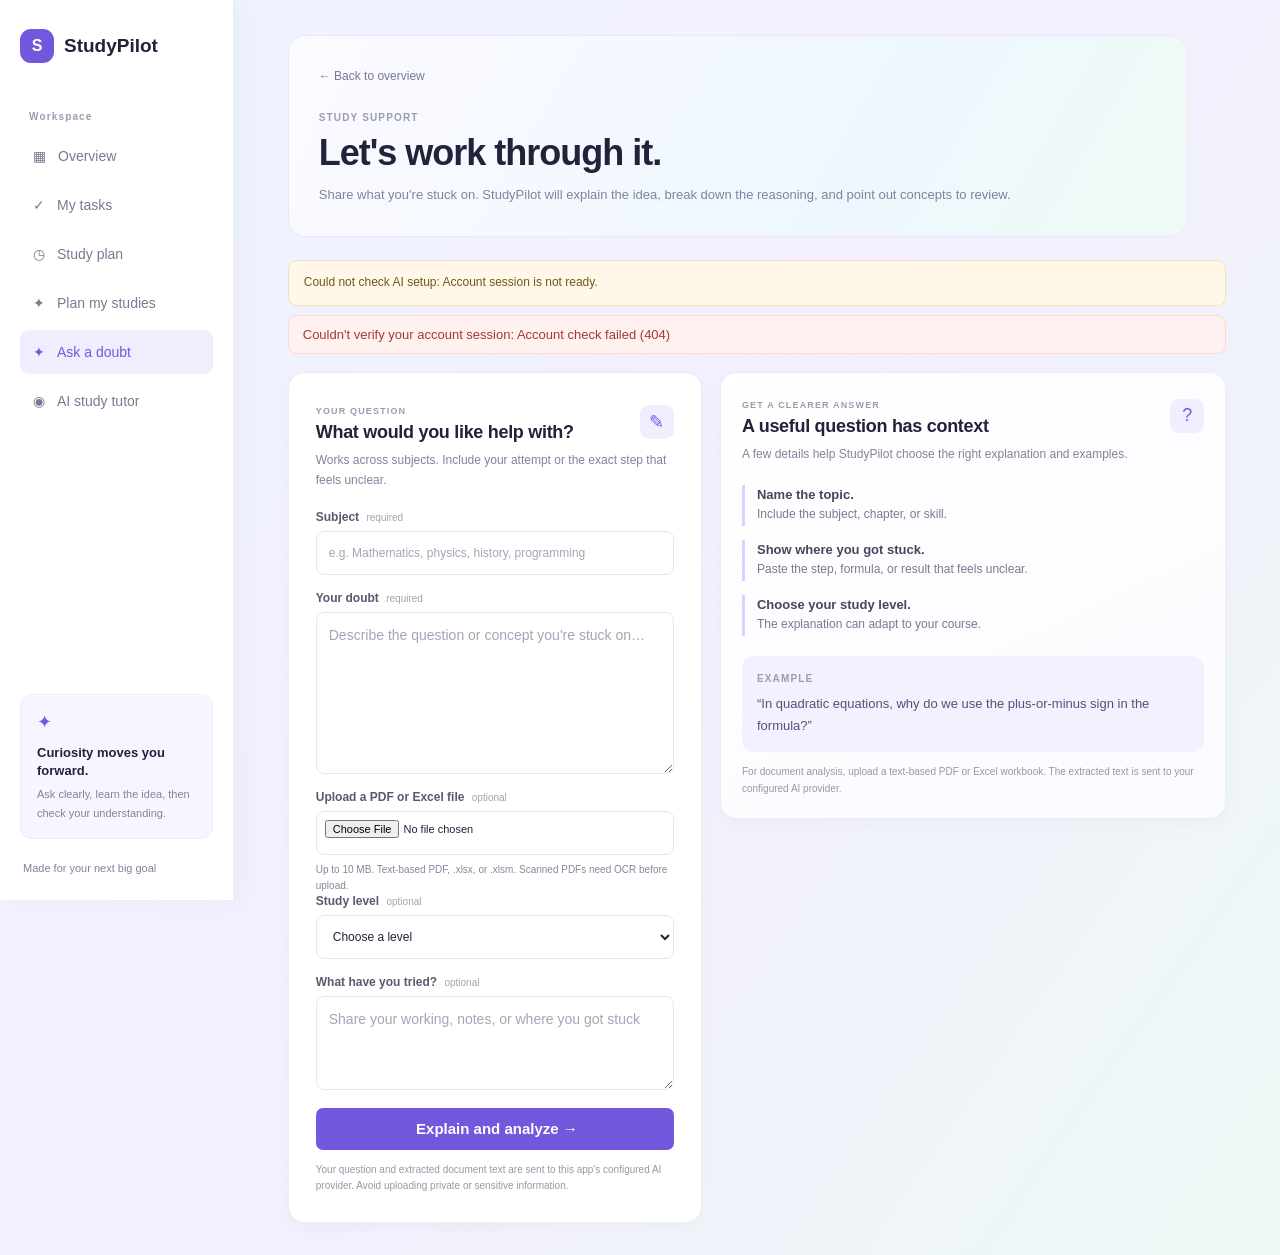
==== commit 94374bd7: "Improve StudyPilot page layouts and navigation" ====
--- a/frontend/doubts.html
+++ b/frontend/doubts.html
@@ -1,38 +1,40 @@
-﻿<!doctype html>
+<!doctype html>
 <html lang="en">
   <head>
     <meta charset="utf-8">
     <meta name="viewport" content="width=device-width, initial-scale=1">
     <meta name="theme-color" content="#f1effb">
+    <meta name="description" content="Get a clear, step-by-step explanation for a study question or course document.">
     <title>Doubt Solver | StudyPilot</title>
     <link rel="stylesheet" href="style.css">
     <link rel="stylesheet" href="doubts.css">
   </head>
   <body>
+    <a class="skip-link" href="#main-content">Skip to content</a>
     <div class="app-shell">
       <aside class="sidebar">
         <a class="brand" href="/" aria-label="StudyPilot home"><span class="brand-mark">S</span> StudyPilot</a>
         <p class="nav-label">Workspace</p>
         <nav aria-label="Main navigation">
-          <a class="nav-link" href="/#dashboard">â–¦ <span>Overview</span></a>
-          <a class="nav-link" href="/#tasks">âœ“ <span>My tasks</span></a>
-          <a class="nav-link" href="/#plan">â—· <span>Study plan</span></a>
-          <a class="nav-link" href="planner.html">âœ¦ <span>Plan my studies</span></a>
-          <a class="nav-link active" href="doubts.html" aria-current="page">âœ¦ <span>Ask a doubt</span></a>
+          <a class="nav-link" href="/#dashboard">▦ <span>Overview</span></a>
+          <a class="nav-link" href="/#tasks">✓ <span>My tasks</span></a>
+          <a class="nav-link" href="/#plan">◷ <span>Study plan</span></a>
+          <a class="nav-link" href="planner.html">✦ <span>Plan my studies</span></a>
+          <a class="nav-link active" href="doubts.html" aria-current="page">✦ <span>Ask a doubt</span></a>
           <a class="nav-link" href="tutor.html">◉ <span>AI study tutor</span></a>
         </nav>
-        <div class="account-box"><span id="account-email"></span><button id="sign-out" type="button">Sign out</button><details class="account-privacy" hidden><summary>Privacy &amp; account</summary><p>Questions, goals, and schedule details you submit to AI features are sent to this app’s configured AI provider. Progress reviews send aggregated progress and subject totals. Check that provider’s privacy policy before sharing sensitive information.</p><button class="delete-account" id="delete-account" type="button">Delete account and data</button></details></div>
+        <div class="account-box" hidden><span id="account-email"></span><button id="sign-out" type="button">Sign out</button><details class="account-privacy" hidden><summary>Privacy &amp; account</summary><p>Questions, goals, and schedule details you submit to AI features are sent to this app’s configured AI provider. Progress reviews send aggregated progress and subject totals. Check that provider’s privacy policy before sharing sensitive information.</p><button class="delete-account" id="delete-account" type="button">Delete account and data</button></details></div>
         <div class="sidebar-note">
-          <span class="note-icon">âœ¦</span>
+          <span class="note-icon">✦</span>
           <strong>Curiosity moves you forward.</strong>
           <p>Ask clearly, learn the idea, then check your understanding.</p>
         </div>
         <span class="sidebar-footer">Made for your next big goal</span>
       </aside>
 
-      <main class="main-content doubt-main">
+      <main id="main-content" class="main-content doubt-main">
         <header class="doubt-header">
-          <a class="back-link" href="/#dashboard">â† Back to overview</a>
+          <a class="back-link" href="/#dashboard">← Back to overview</a>
           <span class="eyebrow">STUDY SUPPORT</span>
           <h1>Let's work through it.</h1>
           <p class="intro">Share what you're stuck on. StudyPilot will explain the idea, break down the reasoning, and point out concepts to review.</p>
@@ -45,7 +47,7 @@
           <section class="panel doubt-form-panel">
             <div class="panel-heading">
               <div><span class="eyebrow">YOUR QUESTION</span><h2>What would you like help with?</h2></div>
-              <span class="soft-icon">âœŽ</span>
+              <span class="soft-icon">✎</span>
             </div>
             <p class="panel-subtitle">Works across subjects. Include your attempt or the exact step that feels unclear.</p>
 
@@ -66,7 +68,7 @@
               </label>
               <label class="doubt-field">
                 <span id="question-label">Your doubt <em>required</em></span>
-                <textarea name="question" rows="6" maxlength="5000" placeholder="Describe the question or concept you're stuck onâ€¦" required></textarea>
+                <textarea name="question" rows="6" maxlength="5000" placeholder="Describe the question or concept you're stuck on…" required></textarea>
               </label>
               <label class="doubt-field">
                 <span>Upload a PDF or Excel file <em>optional</em></span>
@@ -93,12 +95,26 @@
                 <textarea name="context" rows="3" maxlength="2000" placeholder="Share your working, notes, or where you got stuck"></textarea>
               </label>
               <button class="primary-button solve-button" type="submit">
-                <span class="button-label">Explain and analyze</span><span aria-hidden="true">â†’</span>
+                <span class="button-label">Explain and analyze</span><span aria-hidden="true">→</span>
               </button>
             </form>
             <p class="privacy-note">Your question and extracted document text are sent to this app's configured AI provider. Avoid uploading private or sensitive information.</p>
           </section>
 
+          <section class="panel doubt-guide-panel" aria-labelledby="doubt-guide-title">
+            <div class="panel-heading">
+              <div><span class="eyebrow">GET A CLEARER ANSWER</span><h2 id="doubt-guide-title">A useful question has context</h2></div>
+              <span class="soft-icon" aria-hidden="true">?</span>
+            </div>
+            <p class="panel-subtitle">A few details help StudyPilot choose the right explanation and examples.</p>
+            <ul class="doubt-guide-list">
+              <li><strong>Name the topic.</strong><span>Include the subject, chapter, or skill.</span></li>
+              <li><strong>Show where you got stuck.</strong><span>Paste the step, formula, or result that feels unclear.</span></li>
+              <li><strong>Choose your study level.</strong><span>The explanation can adapt to your course.</span></li>
+            </ul>
+            <div class="doubt-example"><span class="eyebrow">EXAMPLE</span><p>“In quadratic equations, why do we use the plus-or-minus sign in the formula?”</p></div>
+            <p class="privacy-note">For document analysis, upload a text-based PDF or Excel workbook. The extracted text is sent to your configured AI provider.</p>
+          </section>
           <section id="doubt-result" class="panel result-panel" aria-live="polite" hidden>
             <div class="result-heading">
               <div><span class="eyebrow">YOUR EXPLANATION</span><h2>Let's make it click.</h2></div>
--- a/frontend/style.css
+++ b/frontend/style.css
@@ -16,18 +16,23 @@
 body { margin: 0; min-width: 320px; }
 button, input, textarea, select { font: inherit; }
 button, a, select { -webkit-tap-highlight-color: transparent; }
+:focus-visible { outline: 3px solid #4b39a3 !important; outline-offset: 2px; }
+.skip-link { background: #fff; border: 2px solid #4b39a3; border-radius: 6px; color: #30266f; left: 12px; padding: 9px 12px; position: fixed; top: 8px; transform: translateY(-160%); z-index: 1000; }
+.skip-link:focus { transform: translateY(0); }
 .app-shell { min-height: 100vh; }
 .sidebar {
   background: #fff; border-right: 1px solid var(--line); bottom: 0; display: flex;
-  flex-direction: column; left: 0; padding: 29px 20px 22px; position: fixed; top: 0; width: 234px;
+  box-shadow: 8px 0 30px #28244808; flex-direction: column; left: 0; overflow-x: hidden; overflow-y: auto;
+  overscroll-behavior: contain; padding: 29px 20px 22px; position: fixed; top: 0; width: 234px;
 }
 .brand { align-items: center; color: var(--ink); display: flex; font: 800 19px "Segoe UI", sans-serif; gap: 10px; text-decoration: none; }
 .brand-mark { align-items: center; background: var(--purple); border-radius: 11px; color: #fff; display: inline-flex; font-size: 16px; height: 34px; justify-content: center; width: 34px; }
 .nav-label, .eyebrow { color: #9a9caf; font-size: 10px; font-weight: 700; letter-spacing: 1.15px; }
 .nav-label { margin: 48px 0 12px 9px; }
 .sidebar nav { display: grid; gap: 5px; }
-.nav-link { align-items: center; border-radius: 9px; color: #777b91; display: flex; font-size: 14px; gap: 12px; padding: 11px 13px; text-decoration: none; }
+.nav-link { align-items: center; border-radius: 9px; color: #777b91; display: flex; font-size: 14px; gap: 12px; min-height: 44px; padding: 10px 13px; text-decoration: none; transition: background .16s ease, color .16s ease, transform .16s ease; }
 .nav-link.active, .nav-link:hover { background: var(--purple-light); color: var(--purple); }
+.nav-link:hover { transform: translateX(2px); }
 .nav-link:first-letter { font-size: 17px; }
 .sidebar-note { background: #f7f5ff; border: 1px solid #eeeaff; border-radius: 12px; margin-top: auto; padding: 16px; }
 .note-icon { color: var(--purple); display: block; font-size: 18px; margin-bottom: 10px; }
@@ -35,7 +40,7 @@
 .sidebar-note p, .sidebar-footer { color: var(--muted); font-size: 11px; line-height: 1.7; }
 .sidebar-note p { margin: 6px 0 0; }
 .sidebar-footer { margin: 20px 0 0 3px; }
-.main-content { margin-left: 234px; max-width: 1600px; padding: 35px clamp(24px, 4.2vw, 66px) 22px; }
+.main-content { margin-left: 234px; max-width: 1600px; min-width: 0; padding: 35px clamp(24px, 4.2vw, 66px) 32px; }
 .topbar { align-items: center; display: flex; justify-content: space-between; }
 .topbar h1 { font: 700 clamp(24px, 3vw, 31px) "Segoe UI", sans-serif; letter-spacing: -.8px; margin: 6px 0 0; }
 .today-chip { align-items: center; background: #fff; border: 1px solid var(--line); border-radius: 20px; color: #666a80; display: flex; font-size: 12px; gap: 8px; padding: 9px 13px; }
@@ -43,7 +48,7 @@
 .intro { color: var(--muted); font-size: 13px; margin: 11px 0 24px; }
 .notice { background: #fff1f0; border: 1px solid #ffd6d2; border-radius: 9px; color: #a13b36; font-size: 13px; margin: -8px 0 18px; padding: 11px 14px; }
 .stats-grid { display: grid; gap: 14px; grid-template-columns: repeat(4, minmax(0, 1fr)); }
-.stat-card, .panel { background: var(--surface); border: 1px solid var(--line); border-radius: 13px; box-shadow: 0 3px 12px #28244805; }
+.stat-card, .panel { background: var(--surface); border: 1px solid var(--line); border-radius: 16px; box-shadow: 0 5px 18px #28244808; }
 .stat-card { min-height: 120px; padding: 17px 19px; }
 .stat-label, .stat-caption { color: var(--muted); display: block; font-size: 11px; }
 .stat-card strong { display: block; font: 700 27px "Segoe UI", sans-serif; margin: 8px 0 3px; }
@@ -71,6 +76,7 @@
 .calendar-panel { margin-top: 17px; overflow: hidden; }
 .calendar-controls { align-items: center; display: flex; gap: 7px; }
 .calendar-controls button { background: #fff; border: 1px solid var(--line); border-radius: 7px; color: #686b80; cursor: pointer; min-height: 32px; padding: 0 9px; }
+.calendar-export { align-items: center; background: #fff; border: 1px solid var(--line); border-radius: 7px; color: #686b80; display: inline-flex; font-size: 11px; min-height: 32px; padding: 0 9px; text-decoration: none; white-space: nowrap; }
 .calendar-controls #calendar-period { color: #55586d; font-size: 12px; font-weight: 650; min-width: 142px; text-align: center; }
 .calendar-weekdays, .calendar-grid { display: grid; grid-template-columns: repeat(7, minmax(0, 1fr)); }
 .calendar-weekdays { border-bottom: 1px solid var(--line); color: #989bad; font-size: 10px; margin-top: 17px; padding-bottom: 8px; text-align: center; }
@@ -84,6 +90,15 @@
 .calendar-task { background: #f2efff; color: #5f4bb5; }
 .calendar-task.is-complete { opacity: .57; text-decoration: line-through; }
 .calendar-session { background: #eaf7f1; color: #348064; }
+.trends-panel, .reminder-panel { margin-top: 16px; }
+.progress-trends { display: grid; gap: 5px; max-height: 290px; overflow: auto; padding: 2px 2px 2px 0; }
+.trend-day { align-items: center; display: grid; gap: 10px; grid-template-columns: 46px minmax(45px, 1fr) 112px; }
+.trend-date, .trend-summary { color: var(--muted); font-size: 10px; }
+.trend-track { background: #f0eff6; border-radius: 5px; display: block; height: 8px; overflow: hidden; }
+.trend-bar { background: linear-gradient(90deg, #8069df, #62b796); border-radius: inherit; display: block; height: 100%; min-width: 0; }
+.trend-streak { color: #595174; font-size: 11px; font-weight: 600; margin: 12px 0 0; }
+.reminder-panel .secondary-button { min-height: 36px; }
+.reminder-list { color: #686b80; font-size: 11px; line-height: 1.6; margin: 8px 0 0; padding-left: 18px; }
 .calendar-legend { align-items: center; color: #9295a7; display: flex; font-size: 10px; gap: 6px; margin: 10px 0 0; }
 .calendar-task-dot, .calendar-session-dot { border-radius: 50%; display: inline-block; height: 7px; margin-left: 7px; width: 7px; }
 .calendar-task-dot { background: #856fe1; }
@@ -91,7 +106,7 @@
 .calendar-grid.month-view .calendar-day { min-height: 82px; }
 .calendar-grid.month-view .calendar-events { max-height: 52px; }
 .content-grid { align-items: start; display: grid; gap: 17px; grid-template-columns: minmax(0, 1.45fr) minmax(275px, .88fr); margin-top: 18px; }
-.panel { padding: 19px; }
+.panel { padding: 21px; }
 .panel-heading { align-items: center; display: flex; justify-content: space-between; }
 .panel-heading h2, .assistant-title h2 { font: 700 17px "Segoe UI", sans-serif; letter-spacing: -.3px; margin: 4px 0 0; }
 .panel-heading .eyebrow, .assistant-title .eyebrow { font-size: 9px; }
@@ -113,6 +128,7 @@
 #backup-file { align-self: center; flex: 1; min-width: 220px; }
 .export-actions button:disabled { cursor: wait; opacity: .65; }
 .account-box { display: grid; gap: 6px; margin: 12px 10px; }
+.account-box[hidden] { display: none; }
 .account-box span { color: #77798b; font-size: 12px; overflow-wrap: anywhere; }
 .account-box button { background: transparent; border: 1px solid #dfe0e9; border-radius: 7px; color: #4e5064; cursor: pointer; min-height: 34px; }
 .account-privacy { color: #77798b; font-size: 11px; line-height: 1.55; }
@@ -121,7 +137,7 @@
 .account-box button.delete-account { border-color: #ebc6c5; color: #a33d3a; font-size: 11px; min-height: 30px; padding: 4px 7px; }
 .form-details { display: grid; gap: 8px; grid-template-columns: 1fr 1.1fr .7fr; margin-top: 9px; }
 .form-details label, .form-recurrence label, .description-label { color: #85889c; display: grid; font-size: 10px; gap: 5px; }
-.form-details input, .form-recurrence select, .form-recurrence input, .description-label textarea { background: #fff; border: 1px solid #e9e8f0; border-radius: 6px; color: var(--ink); font-size: 11px; min-width: 0; outline: none; padding: 8px; width: 100%; }
+.form-details input, .form-recurrence select, .form-recurrence input, .description-label input, .description-label textarea { background: #fff; border: 1px solid #e9e8f0; border-radius: 6px; color: var(--ink); font-size: 11px; min-width: 0; outline: none; padding: 8px; width: 100%; }
 .form-recurrence { display: grid; gap: 8px; grid-template-columns: 1fr 1fr; margin-top: 9px; }
 .description-label { margin-top: 9px; }
 .description-label em { color: #aaacb9; font-style: normal; }
@@ -144,6 +160,7 @@
 .task-item.is-complete .task-title { color: #a2a4b1; text-decoration: line-through; }
 .task-meta { color: #9699aa; display: flex; flex-wrap: wrap; font-size: 10px; gap: 8px; margin-top: 5px; }
 .task-description { color: #7d8093; font-size: 11px; margin: 6px 0 0; overflow-wrap: anywhere; white-space: pre-wrap; }
+.task-resource { color: var(--purple); display: inline-block; font-size: 10px; margin-top: 6px; }
 .delete-button { background: transparent; border: 0; border-radius: 5px; color: #a7a9b6; cursor: pointer; font-size: 16px; padding: 0 5px; }
 .delete-button:hover { background: #fff1f0; color: #bd4b45; }
 .right-column { display: grid; gap: 15px; }
@@ -211,22 +228,35 @@
 footer span { color: #c6c4d1; padding: 0 4px; }
 .sr-only { clip: rect(0, 0, 0, 0); clip-path: inset(50%); height: 1px; overflow: hidden; position: absolute; white-space: nowrap; width: 1px; }
 
+button, a, input, textarea, select { transition: border-color .16s ease, box-shadow .16s ease, background-color .16s ease; }
+button:not(:disabled) { cursor: pointer; }
+button:disabled { cursor: not-allowed; }
+.panel-heading h2, .assistant-title h2 { font-size: 18px; }
+.panel-subtitle { font-size: 12px; }
+.eyebrow { line-height: 1.5; }
+.sidebar-note { box-shadow: inset 0 1px #fff; }
+
 @media (max-width: 1050px) {
   .sidebar { width: 200px; }
   .main-content { margin-left: 200px; padding-inline: 25px; }
-  .content-grid { grid-template-columns: minmax(0, 1.2fr) minmax(250px, .9fr); }
+  .content-grid { grid-template-columns: minmax(0, 1fr); }
+  .right-column { grid-template-columns: repeat(2, minmax(0, 1fr)); }
   .stats-grid { gap: 9px; }
   .stat-card { padding: 15px; }
 }
 @media (max-width: 760px) {
-  .sidebar { border-bottom: 1px solid var(--line); border-right: 0; bottom: auto; height: auto; padding: 12px 16px 10px; right: 0; width: 100%; z-index: 2; }
+  .sidebar { border-bottom: 1px solid var(--line); border-right: 0; bottom: auto; height: auto; left: auto; max-height: none; overflow: visible; padding: 12px 16px 10px; position: sticky; right: auto; top: 0; width: 100%; z-index: 2; }
   .brand { font-size: 16px; }
   .brand-mark { height: 30px; width: 30px; }
   .nav-label, .sidebar-note, .sidebar-footer { display: none; }
   .sidebar nav { display: flex; gap: 5px; margin-top: 9px; overflow-x: auto; overscroll-behavior-x: contain; scrollbar-width: none; }
   .sidebar nav::-webkit-scrollbar { display: none; }
   .nav-link { flex: 0 0 auto; font-size: 11px; gap: 7px; min-height: 40px; padding: 8px 10px; white-space: nowrap; }
-  .main-content { margin: 0; padding: 106px 16px 20px; }
+  .account-box { align-items: center; display: flex; flex-wrap: wrap; gap: 7px; margin: 6px 0 0; }
+  .account-box > span { flex: 1; min-width: 0; }
+  .account-box button { min-height: 30px; padding: 4px 9px; }
+  .account-privacy { flex-basis: 100%; }
+  .main-content { margin: 0; padding: 24px 16px; width: 100%; }
   .topbar h1 { font-size: 25px; }
   .intro { font-size: 12px; line-height: 1.6; }
   .stats-grid { grid-template-columns: repeat(2, minmax(0, 1fr)); }
@@ -243,6 +273,7 @@
   .calendar-controls { max-width: 100%; width: 100%; }
   .calendar-controls #calendar-period { flex: 1; }
   .calendar-controls button { min-height: 38px; }
+  .calendar-export { min-height: 38px; }
   .calendar-day { min-height: 88px; }
 }
 @media (max-width: 490px) {
@@ -256,3 +287,7 @@
   .panel { padding: 15px; }
   .stat-card strong { font-size: 24px; }
 }
+
+@media (prefers-reduced-motion: reduce) {
+  *, *::before, *::after { scroll-behavior: auto !important; transition-duration: .01ms !important; }
+}
--- a/frontend/doubts.css
+++ b/frontend/doubts.css
@@ -1,5 +1,6 @@
 .doubt-main { max-width: 1280px; }
-.doubt-header { margin-bottom: 23px; max-width: 700px; }
+.doubt-header { background: linear-gradient(120deg, #fbfaff, #eff7ff 60%, #effaf5); border: 1px solid #ebe8fa; border-radius: 18px; margin-bottom: 23px; max-width: 900px; padding: clamp(20px, 3vw, 30px); }
+.doubt-header > .eyebrow { display: block; margin: 0 0 5px; }
 .back-link { color: #777b91; display: inline-block; font-size: 12px; margin-bottom: 27px; text-decoration: none; }
 .back-link:hover { color: var(--purple); }
 .doubt-header h1 { font: 700 clamp(27px, 3.2vw, 36px) "Segoe UI", sans-serif; letter-spacing: -1px; margin: 7px 0 0; }
@@ -12,6 +13,8 @@
 .doubt-field:first-child { margin-top: 0; }
 .doubt-field em { color: #a1a3b1; font-size: 10px; font-style: normal; font-weight: 400; margin-left: 4px; }
 .doubt-field input, .doubt-field textarea, .doubt-field select { background: #fff; border: 1px solid #e8e7ef; border-radius: 8px; color: var(--ink); font-size: 12px; font-weight: 400; min-width: 0; outline: none; padding: 11px 12px; width: 100%; }
+.doubt-field input, .doubt-field select { min-height: 44px; }
+.doubt-field textarea { font-size: 14px; }
 .doubt-field textarea { line-height: 1.65; resize: vertical; }
 .doubt-field input::placeholder, .doubt-field textarea::placeholder { color: #a3a6b5; }
 .doubt-field input[type="file"] { font-size: 11px; padding: 8px; }
@@ -40,10 +43,19 @@
 .followup-box strong { color: #514887; font-size: 11px; }
 .followup-box p { margin-top: 5px; }
 .accuracy-note { margin-top: 14px; }
+.doubt-guide-panel { background: linear-gradient(155deg, #fff, #fbfaff); }
+.doubt-guide-panel[hidden] { display: none; }
+.doubt-guide-list { display: grid; gap: 14px; list-style: none; margin: 20px 0; padding: 0; }
+.doubt-guide-list li { border-left: 3px solid #d9d1ff; display: grid; gap: 3px; padding: 2px 0 2px 12px; }
+.doubt-guide-list strong { color: #45485d; font-size: 13px; }
+.doubt-guide-list span { color: #777b91; font-size: 12px; line-height: 1.6; }
+.doubt-example { background: #f3f0ff; border-radius: 12px; margin-top: 20px; padding: 15px; }
+.doubt-example .eyebrow { display: block; margin: 0 0 7px; }
+.doubt-example p { color: #565078; font-size: 13px; line-height: 1.7; margin: 0; }
 @media (max-width: 920px) {
   .doubt-layout { grid-template-columns: minmax(0, 1fr); }
 }
 @media (max-width: 760px) {
-  .doubt-main { padding-top: 108px; }
+  .doubt-main { padding-top: 24px; }
   .back-link { margin-bottom: 21px; }
 }
